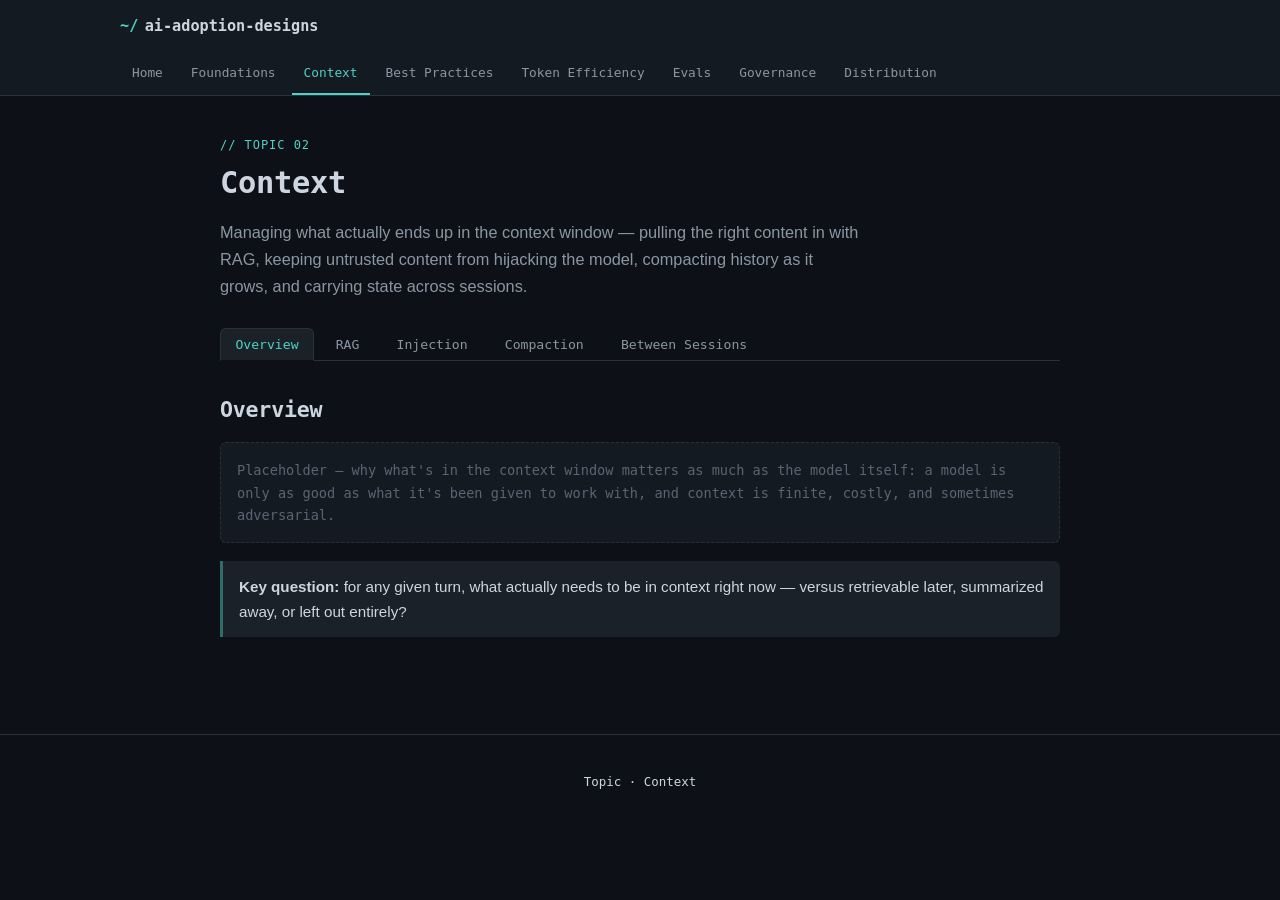
==== topics/context.html @ 29ac9a18 "Drop light mode, add Context topic, fill in Foundations content Removes the light/dark toggle and fo" ====
<!doctype html>
<html lang="en">
<head>
  <meta charset="utf-8">
  <meta name="viewport" content="width=device-width, initial-scale=1">
  <title>Context — AI Adoption Designs</title>
  <meta name="description" content="Managing what's in the context window: RAG, injection risk, compaction, and carrying state between sessions.">
  <link rel="icon" href="../assets/favicon.svg" type="image/svg+xml">
  <link rel="stylesheet" href="../css/style.css">
</head>
<body>
  <a class="skip-link" href="#main">Skip to content</a>

  <header class="site-header">
    <div class="header-row">
      <a class="brand" href="../index.html"><span class="prompt">~/</span>ai-adoption-designs</a>
      <div class="header-spacer"></div>
    </div>
    <nav class="topic-nav" aria-label="Topics">
      <a href="../index.html">Home</a>
      <a href="foundations.html">Foundations</a>
      <a href="context.html" class="active">Context</a>
      <a href="practices.html">Best Practices</a>
      <a href="efficiency.html">Token Efficiency</a>
      <a href="evals.html">Evals</a>
      <a href="governance.html">Governance</a>
      <a href="distribution.html">Distribution</a>
    </nav>
  </header>

  <main id="main">
    <section class="page-head">
      <p class="topic-label">// topic 02</p>
      <h1>Context</h1>
      <p class="page-dek">
        Managing what actually ends up in the context window — pulling the right content in with
        RAG, keeping untrusted content from hijacking the model, compacting history as it grows,
        and carrying state across sessions.
      </p>
    </section>

    <div class="subtabs" role="tablist" aria-label="Context sections" data-tabs="#topic-panels">
      <button class="tab-btn" role="tab" id="tab-overview" data-tab="panel-overview" aria-selected="true" aria-controls="panel-overview">Overview</button>
      <button class="tab-btn" role="tab" id="tab-rag" data-tab="panel-rag" aria-selected="false" aria-controls="panel-rag">RAG</button>
      <button class="tab-btn" role="tab" id="tab-injection" data-tab="panel-injection" aria-selected="false" aria-controls="panel-injection">Injection</button>
      <button class="tab-btn" role="tab" id="tab-compaction" data-tab="panel-compaction" aria-selected="false" aria-controls="panel-compaction">Compaction</button>
      <button class="tab-btn" role="tab" id="tab-between" data-tab="panel-between" aria-selected="false" aria-controls="panel-between">Between Sessions</button>
    </div>

    <div id="topic-panels">

      <section class="tab-panel" id="panel-overview" role="tabpanel" tabindex="0" aria-labelledby="tab-overview">
        <h2>Overview</h2>
        <p class="placeholder">
          Placeholder — why what's in the context window matters as much as the model itself:
          a model is only as good as what it's been given to work with, and context is finite,
          costly, and sometimes adversarial.
        </p>
        <div class="callout">
          <p><strong>Key question:</strong> for any given turn, what actually needs to be in
          context right now — versus retrievable later, summarized away, or left out entirely?</p>
        </div>
      </section>

      <section class="tab-panel" id="panel-rag" role="tabpanel" tabindex="0" aria-labelledby="tab-rag" hidden>
        <h2>RAG</h2>
        <p class="placeholder">
          Placeholder — retrieval-augmented generation as a way to pull in relevant content on
          demand instead of stuffing everything into the prompt up front. Chunking, embeddings,
          retrieval quality, and when RAG beats just widening the context window.
        </p>
      </section>

      <section class="tab-panel" id="panel-injection" role="tabpanel" tabindex="0" aria-labelledby="tab-injection" hidden>
        <h2>Injection</h2>
        <p class="placeholder">
          Placeholder — prompt injection as the risk that untrusted content pulled into context
          (web pages, documents, tool output) carries instructions the model shouldn't follow.
          Treating retrieved content as data, not commands, and where that boundary needs to be
          enforced.
        </p>
      </section>

      <section class="tab-panel" id="panel-compaction" role="tabpanel" tabindex="0" aria-labelledby="tab-compaction" hidden>
        <h2>Compaction</h2>
        <p class="placeholder">
          Placeholder — what happens as a session grows past the context window: summarizing or
          dropping older turns, what's safe to compact versus what must be preserved verbatim,
          and the tradeoffs against just starting fresh.
        </p>
      </section>

      <section class="tab-panel" id="panel-between" role="tabpanel" tabindex="0" aria-labelledby="tab-between" hidden>
        <h2>Between Sessions</h2>
        <p class="placeholder">
          Placeholder — carrying state across sessions once the current context window closes:
          memory files, persisted summaries, and what's worth remembering versus re-deriving
          each time.
        </p>
      </section>

    </div>
  </main>

  <footer class="site-footer">
    <p>Topic · Context</p>
  </footer>

  <script src="../js/main.js"></script>
</body>
</html>
---- css/style.css ----
/* ==========================================================================
   AI Adoption Designs — learning journal
   ========================================================================== */

:root {
  --bg: #0d1117;
  --bg-alt: #141a22;
  --bg-raised: #1a2129;
  --border: #2a313c;
  --text: #cdd6e0;
  --text-dim: #8b96a3;
  --text-faint: #5b6472;
  --accent: #4fd1c5;
  --accent-dim: #2f6e68;
  --accent-contrast: #06201d;
  --warn: #e3b341;
  --link: #6fb3ff;
  --code-bg: #0a0e13;
  --shadow: rgba(0, 0, 0, 0.4);
  --radius: 6px;
  --mono: "JetBrains Mono", "Fira Code", ui-monospace, SFMono-Regular, Menlo, Consolas, monospace;
  --sans: -apple-system, BlinkMacSystemFont, "Segoe UI", Helvetica, Arial, sans-serif;
  --maxw: 880px;
}

* {
  box-sizing: border-box;
}

html {
  color-scheme: dark;
}

body {
  margin: 0;
  background: var(--bg);
  color: var(--text);
  font-family: var(--sans);
  font-size: 16px;
  line-height: 1.65;
  -webkit-font-smoothing: antialiased;
}

@media (prefers-reduced-motion: no-preference) {
  a, button, .tab-btn {
    transition: color 0.15s ease, background-color 0.15s ease, border-color 0.15s ease, opacity 0.15s ease;
  }
}

a {
  color: var(--link);
  text-decoration: none;
}
a:hover {
  text-decoration: underline;
}

.skip-link {
  position: absolute;
  left: -9999px;
  top: 0;
  background: var(--accent);
  color: var(--accent-contrast);
  padding: 0.5rem 1rem;
  z-index: 100;
}
.skip-link:focus {
  left: 1rem;
  top: 1rem;
}

code, pre, kbd, .mono {
  font-family: var(--mono);
}

h1, h2, h3, h4 {
  font-family: var(--mono);
  font-weight: 600;
  line-height: 1.3;
  letter-spacing: -0.01em;
}

h1 { font-size: 1.9rem; }
h2 { font-size: 1.35rem; margin-top: 2.2rem; }
h3 { font-size: 1.05rem; color: var(--text); margin-top: 1.6rem; }

p { color: var(--text); }
.dim { color: var(--text-dim); }

/* ---- Layout shell ---- */

.site-header {
  border-bottom: 1px solid var(--border);
  background: var(--bg-alt);
  position: sticky;
  top: 0;
  z-index: 20;
}

.header-row {
  max-width: 1080px;
  margin: 0 auto;
  display: flex;
  align-items: center;
  gap: 1rem;
  padding: 0.85rem 1.25rem;
}

.brand {
  font-family: var(--mono);
  font-weight: 700;
  font-size: 0.95rem;
  color: var(--text);
  white-space: nowrap;
  display: flex;
  align-items: center;
  gap: 0.4rem;
}
.brand:hover { text-decoration: none; }
.brand .prompt { color: var(--accent); }

.header-spacer { flex: 1; }

/* ---- Topic tab nav (top-level) ---- */

.topic-nav {
  max-width: 1080px;
  margin: 0 auto;
  display: flex;
  gap: 0.25rem;
  padding: 0 1.25rem;
  overflow-x: auto;
  scrollbar-width: thin;
}

.topic-nav a {
  font-family: var(--mono);
  font-size: 0.8rem;
  color: var(--text-dim);
  padding: 0.6rem 0.75rem;
  border-bottom: 2px solid transparent;
  white-space: nowrap;
}
.topic-nav a:hover {
  color: var(--text);
  text-decoration: none;
}
.topic-nav a.active {
  color: var(--accent);
  border-bottom-color: var(--accent);
}

/* ---- Main content ---- */

main {
  max-width: var(--maxw);
  margin: 0 auto;
  padding: 2.5rem 1.25rem 5rem;
}

.page-head {
  margin-bottom: 1.5rem;
}

.topic-label {
  font-family: var(--mono);
  font-size: 0.75rem;
  color: var(--accent);
  text-transform: uppercase;
  letter-spacing: 0.08em;
  margin: 0 0 0.5rem;
}

.page-head h1 {
  margin: 0 0 0.5rem;
}

.page-dek {
  color: var(--text-dim);
  font-size: 1.02rem;
  max-width: 640px;
}

/* ---- Sub-tabs within a topic ---- */

.subtabs {
  display: flex;
  flex-wrap: wrap;
  gap: 0.4rem;
  margin: 1.75rem 0 1.5rem;
  border-bottom: 1px solid var(--border);
  padding-bottom: 0;
}

.tab-btn {
  font-family: var(--mono);
  font-size: 0.82rem;
  background: transparent;
  border: 1px solid transparent;
  color: var(--text-dim);
  padding: 0.5rem 0.9rem;
  border-radius: var(--radius) var(--radius) 0 0;
  cursor: pointer;
  margin-bottom: -1px;
}

.tab-btn:hover {
  color: var(--text);
}

.tab-btn[aria-selected="true"] {
  color: var(--accent);
  border-color: var(--border);
  border-bottom-color: var(--bg);
  background: var(--bg-raised);
}

.tab-panel {
  outline: none;
}
.tab-panel[hidden] {
  display: none;
}

/* ---- Cards (landing page topics) ---- */

.topic-grid {
  display: grid;
  grid-template-columns: repeat(auto-fit, minmax(260px, 1fr));
  gap: 1rem;
  margin-top: 1.75rem;
}

.topic-card {
  background: var(--bg-raised);
  border: 1px solid var(--border);
  border-radius: var(--radius);
  padding: 1.1rem 1.2rem 1.3rem;
  display: flex;
  flex-direction: column;
  gap: 0.5rem;
}

.topic-card:hover {
  border-color: var(--accent-dim);
}

.topic-index {
  font-family: var(--mono);
  color: var(--accent);
  font-size: 0.78rem;
}

.topic-card h3 {
  margin: 0;
  font-size: 1.02rem;
}

.topic-card p {
  color: var(--text-dim);
  font-size: 0.92rem;
  margin: 0;
  flex: 1;
}

.topic-card .card-link {
  font-family: var(--mono);
  font-size: 0.8rem;
  margin-top: 0.3rem;
}

.status-pill {
  font-family: var(--mono);
  font-size: 0.68rem;
  text-transform: uppercase;
  letter-spacing: 0.05em;
  padding: 0.15rem 0.5rem;
  border-radius: 100px;
  border: 1px solid var(--border);
  color: var(--text-faint);
  align-self: flex-start;
}
.status-pill.done {
  color: var(--accent);
  border-color: var(--accent-dim);
}

/* ---- Code blocks ---- */

.code-block {
  position: relative;
  background: var(--code-bg);
  border: 1px solid var(--border);
  border-radius: var(--radius);
  margin: 1.1rem 0;
  overflow: hidden;
}

.code-block .code-head {
  display: flex;
  align-items: center;
  justify-content: space-between;
  padding: 0.45rem 0.8rem;
  border-bottom: 1px solid var(--border);
  background: var(--bg-alt);
}

.code-block .code-lang {
  font-family: var(--mono);
  font-size: 0.72rem;
  color: var(--text-faint);
  text-transform: uppercase;
  letter-spacing: 0.06em;
}

.copy-btn {
  font-family: var(--mono);
  font-size: 0.72rem;
  background: transparent;
  border: 1px solid var(--border);
  color: var(--text-dim);
  padding: 0.2rem 0.55rem;
  border-radius: 4px;
  cursor: pointer;
}
.copy-btn:hover {
  color: var(--text);
  border-color: var(--accent-dim);
}
.copy-btn.copied {
  color: var(--accent);
  border-color: var(--accent-dim);
}

pre {
  margin: 0;
  padding: 0.9rem 1rem;
  overflow-x: auto;
  font-size: 0.85rem;
  line-height: 1.55;
}
pre code {
  font-family: var(--mono);
  background: none;
}

:not(pre) > code {
  background: var(--code-bg);
  border: 1px solid var(--border);
  border-radius: 4px;
  padding: 0.1rem 0.35rem;
  font-size: 0.88em;
}

/* minimal manual syntax tones (no JS highlighter dependency) */
.tok-kw { color: #d08cff; }
[data-theme="light"] .tok-kw { color: #8250df; }
.tok-str { color: #9fd98c; }
[data-theme="light"] .tok-str { color: #1a7f37; }
.tok-com { color: var(--text-faint); font-style: italic; }
.tok-fn { color: var(--link); }
.tok-num { color: var(--warn); }

/* ---- Terminal-style callout ---- */

.terminal {
  background: var(--code-bg);
  border: 1px solid var(--border);
  border-radius: var(--radius);
  padding: 0.9rem 1rem;
  margin: 1.1rem 0;
  font-family: var(--mono);
  font-size: 0.85rem;
  color: var(--text-dim);
}
.terminal .line::before {
  content: "$ ";
  color: var(--accent);
}
.terminal .out {
  color: var(--text-faint);
  padding-left: 1.1rem;
}

/* ---- Notes / callout boxes ---- */

.callout {
  border-left: 3px solid var(--accent-dim);
  background: var(--bg-raised);
  padding: 0.8rem 1rem;
  border-radius: 0 var(--radius) var(--radius) 0;
  margin: 1.1rem 0;
  font-size: 0.95rem;
}
.callout.warn {
  border-left-color: var(--warn);
}
.callout p:first-child { margin-top: 0; }
.callout p:last-child { margin-bottom: 0; }

.placeholder {
  border: 1px dashed var(--border);
  border-radius: var(--radius);
  padding: 1rem;
  color: var(--text-faint);
  font-size: 0.85rem;
  font-family: var(--mono);
  background: var(--bg-alt);
}

/* ---- Diagram figure ---- */

figure.diagram {
  margin: 1.5rem 0;
  padding: 1rem;
  background: var(--bg-raised);
  border: 1px solid var(--border);
  border-radius: var(--radius);
}
figure.diagram svg {
  width: 100%;
  height: auto;
  display: block;
}
figure.diagram figcaption {
  font-family: var(--mono);
  font-size: 0.78rem;
  color: var(--text-faint);
  margin-top: 0.6rem;
  text-align: center;
}

/* ---- Tables ---- */

table {
  width: 100%;
  border-collapse: collapse;
  margin: 1.1rem 0;
  font-size: 0.92rem;
}
th, td {
  text-align: left;
  padding: 0.55rem 0.7rem;
  border-bottom: 1px solid var(--border);
}
th {
  font-family: var(--mono);
  font-size: 0.78rem;
  color: var(--text-dim);
  text-transform: uppercase;
  letter-spacing: 0.04em;
}

ul, ol {
  color: var(--text);
  padding-left: 1.3rem;
}
li {
  margin-bottom: 0.4rem;
}

/* ---- Footer ---- */

.site-footer {
  border-top: 1px solid var(--border);
  padding: 1.5rem 1.25rem 2.5rem;
  text-align: center;
  color: var(--text-faint);
  font-family: var(--mono);
  font-size: 0.78rem;
}

/* ---- Focus visibility ---- */

a:focus-visible,
button:focus-visible {
  outline: 2px solid var(--accent);
  outline-offset: 2px;
}

/* ---- Responsive ---- */

@media (max-width: 640px) {
  h1 { font-size: 1.5rem; }
  main { padding: 1.75rem 1rem 4rem; }
  .header-row { padding: 0.75rem 1rem; }
}
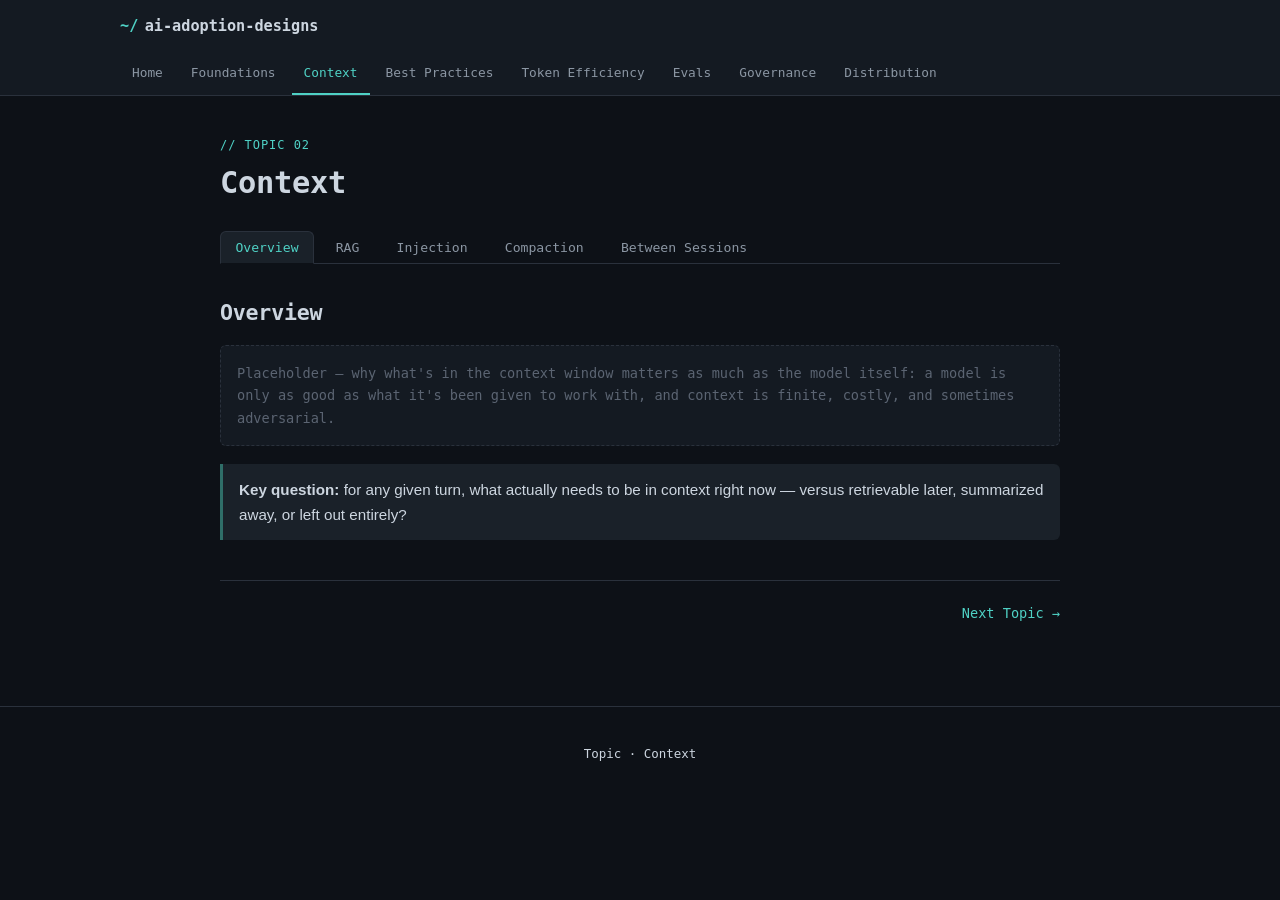
==== commit 0421dd41: "Remove topic subtitles and context subtab prev/next nav Drop the page-dek subtitle from each topic p" ====
--- a/topics/context.html
+++ b/topics/context.html
@@ -32,11 +32,6 @@
     <section class="page-head">
       <p class="topic-label">// topic 02</p>
       <h1>Context</h1>
-      <p class="page-dek">
-        Managing what actually ends up in the context window — pulling the right content in with
-        RAG, keeping untrusted content from hijacking the model, compacting history as it grows,
-        and carrying state across sessions.
-      </p>
     </section>
 
     <div class="subtabs" role="tablist" aria-label="Context sections" data-tabs="#topic-panels">
--- a/css/style.css
+++ b/css/style.css
@@ -222,6 +222,33 @@
   display: none;
 }
 
+.next-topic {
+  display: flex;
+  align-items: center;
+  margin-top: 2.5rem;
+  padding-top: 1.25rem;
+  border-top: 1px solid var(--border);
+}
+
+.prev-topic-btn,
+.next-topic-btn {
+  font-family: var(--mono);
+  font-size: 0.85rem;
+  color: var(--accent);
+  background: none;
+  border: none;
+  cursor: pointer;
+  padding: 0.3rem 0;
+}
+.prev-topic-btn:hover,
+.next-topic-btn:hover {
+  text-decoration: underline;
+}
+
+.next-topic-btn {
+  margin-left: auto;
+}
+
 /* ---- Cards (landing page topics) ---- */
 
 .topic-grid {
@@ -267,6 +294,10 @@
   font-family: var(--mono);
   font-size: 0.8rem;
   margin-top: 0.3rem;
+}
+
+.context-link {
+  color: var(--accent);
 }
 
 .status-pill {
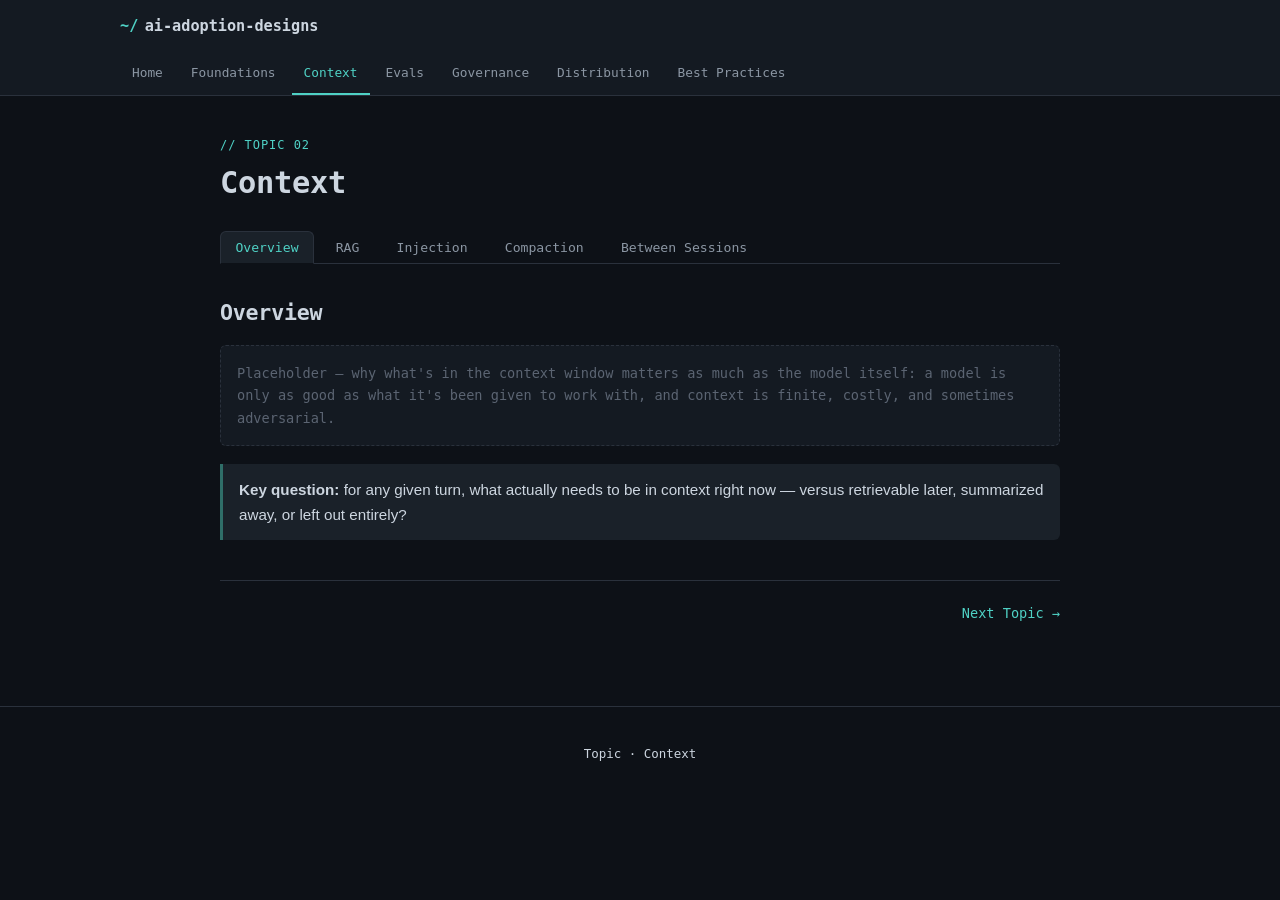
==== commit 927b4e64: "Merge Token Efficiency into Best Practices; reorder topics Fold Token Efficiency's content into a ne" ====
--- a/topics/context.html
+++ b/topics/context.html
@@ -20,11 +20,10 @@
       <a href="../index.html">Home</a>
       <a href="foundations.html">Foundations</a>
       <a href="context.html" class="active">Context</a>
-      <a href="practices.html">Best Practices</a>
-      <a href="efficiency.html">Token Efficiency</a>
       <a href="evals.html">Evals</a>
       <a href="governance.html">Governance</a>
       <a href="distribution.html">Distribution</a>
+      <a href="practices.html">Best Practices</a>
     </nav>
   </header>
 
